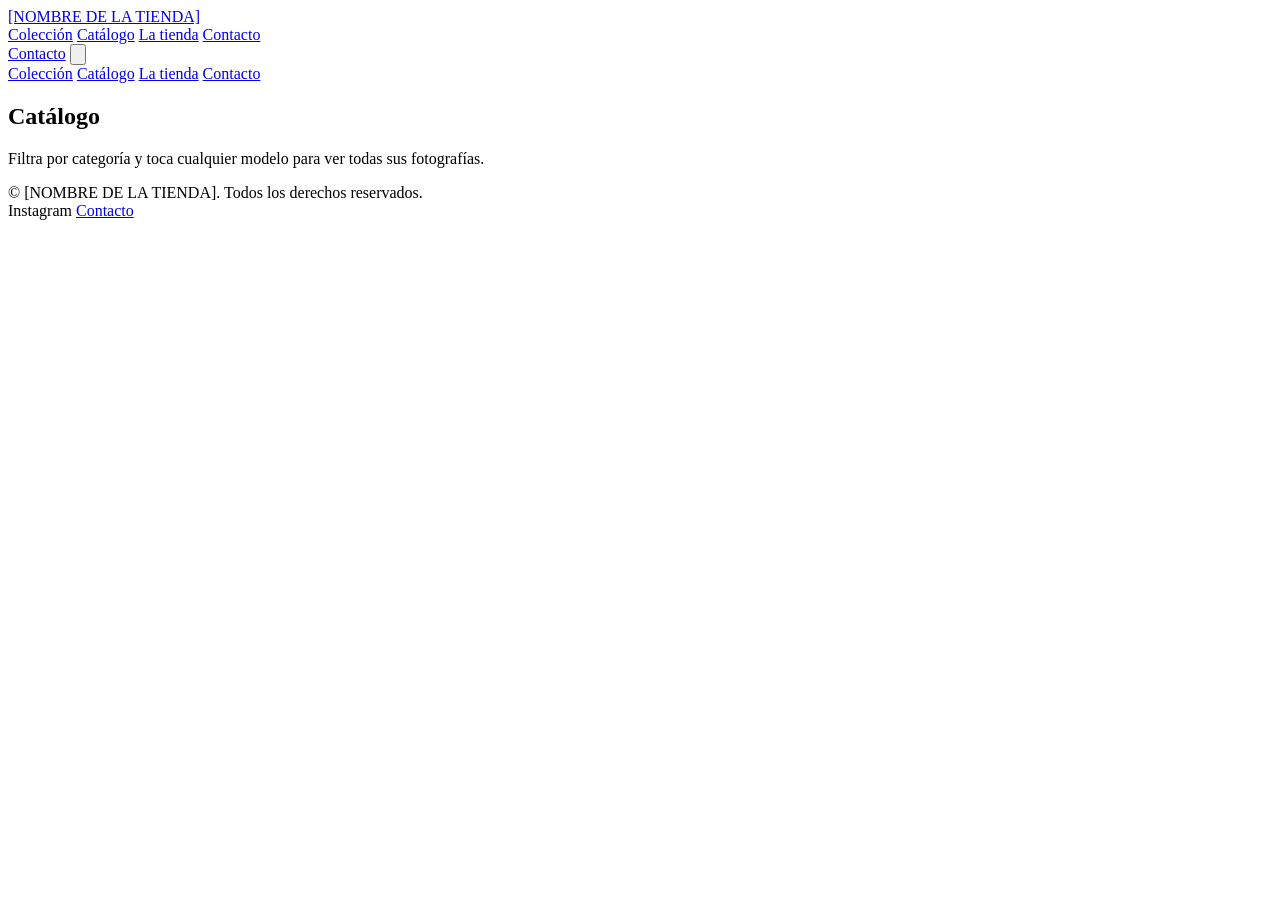
==== catalogo.html @ b9471d70 "Add files via upload" ====
<!doctype html>
<html lang="es">
<head>
<meta charset="UTF-8">
<meta name="viewport" content="width=device-width, initial-scale=1">
<title>Catálogo — [NOMBRE DE LA TIENDA]</title>
<meta name="description" content="Explora el catálogo completo de [NOMBRE DE LA TIENDA]: calzado para mujer, hombre y niños, deportivo, casual, botas, sandalias y accesorios.">
<link rel="icon" href="data:image/svg+xml,<svg xmlns=%22http://www.w3.org/2000/svg%22 viewBox=%220 0 24 24%22><text y=%2220%22 font-size=%2220%22>👞</text></svg>">

<meta property="og:type" content="website">
<meta property="og:title" content="Catálogo — [NOMBRE DE LA TIENDA]">
<meta property="og:description" content="Explora el catálogo completo de calzado de [NOMBRE DE LA TIENDA].">
<meta name="twitter:card" content="summary">

<link rel="preconnect" href="https://fonts.googleapis.com">
<link rel="preconnect" href="https://fonts.gstatic.com" crossorigin>
<link href="https://fonts.googleapis.com/css2?family=Fraunces:opsz,wght@9..144,500;9..144,600;9..144,700&family=Manrope:wght@400;500;600;700&display=swap" rel="stylesheet">
<link rel="stylesheet" href="css/style.css">
</head>
<body>

<header class="site-header">
  <div class="wrap">
    <a class="brand" href="index.html"><span data-store="name">[NOMBRE DE LA TIENDA]</span></a>
    <nav class="main-nav" aria-label="Navegación principal">
      <a href="index.html#colección">Colección</a>
      <a href="catalogo.html">Catálogo</a>
      <a href="index.html#tienda">La tienda</a>
      <a href="index.html#contacto">Contacto</a>
    </nav>
    <div class="header-actions">
      <a class="btn btn--primary" href="index.html#contacto">Contacto</a>
      <button class="nav-toggle" aria-label="Abrir menú" aria-expanded="false">
        <svg viewBox="0 0 24 24" fill="none" stroke="currentColor" stroke-width="2"><path d="M4 7h16M4 12h16M4 17h16" stroke-linecap="round"/></svg>
      </button>
    </div>
  </div>
</header>
<nav class="mobile-nav" aria-label="Navegación móvil">
  <a href="index.html#colección">Colección</a>
  <a href="catalogo.html">Catálogo</a>
  <a href="index.html#tienda">La tienda</a>
  <a href="index.html#contacto">Contacto</a>
</nav>

<main>
  <section class="page-hero">
    <div class="wrap">
      <h1>Catálogo</h1>
      <p>Filtra por categoría y toca cualquier modelo para ver todas sus fotografías.</p>
    </div>
  </section>

  <div class="filter-bar">
    <div class="wrap">
      <div class="chip-row" data-filter-chips></div>
    </div>
  </div>
  <div class="results-count" data-results-count></div>

  <section class="section--tight">
    <div class="wrap">
      <div class="product-grid" data-catalog-grid></div>
    </div>
  </section>
</main>

<footer class="site-footer">
  <div class="wrap">
    <span>© <span id="year"></span> <span data-store="name">[NOMBRE DE LA TIENDA]</span>. Todos los derechos reservados.</span>
    <div class="footer-social">
      <a data-store-href="instagram" target="_blank" rel="noopener">Instagram</a>
      <a href="index.html#contacto">Contacto</a>
    </div>
  </div>
</footer>

<script src="js/products.js"></script>
<script src="js/app.js"></script>
</body>
</html>
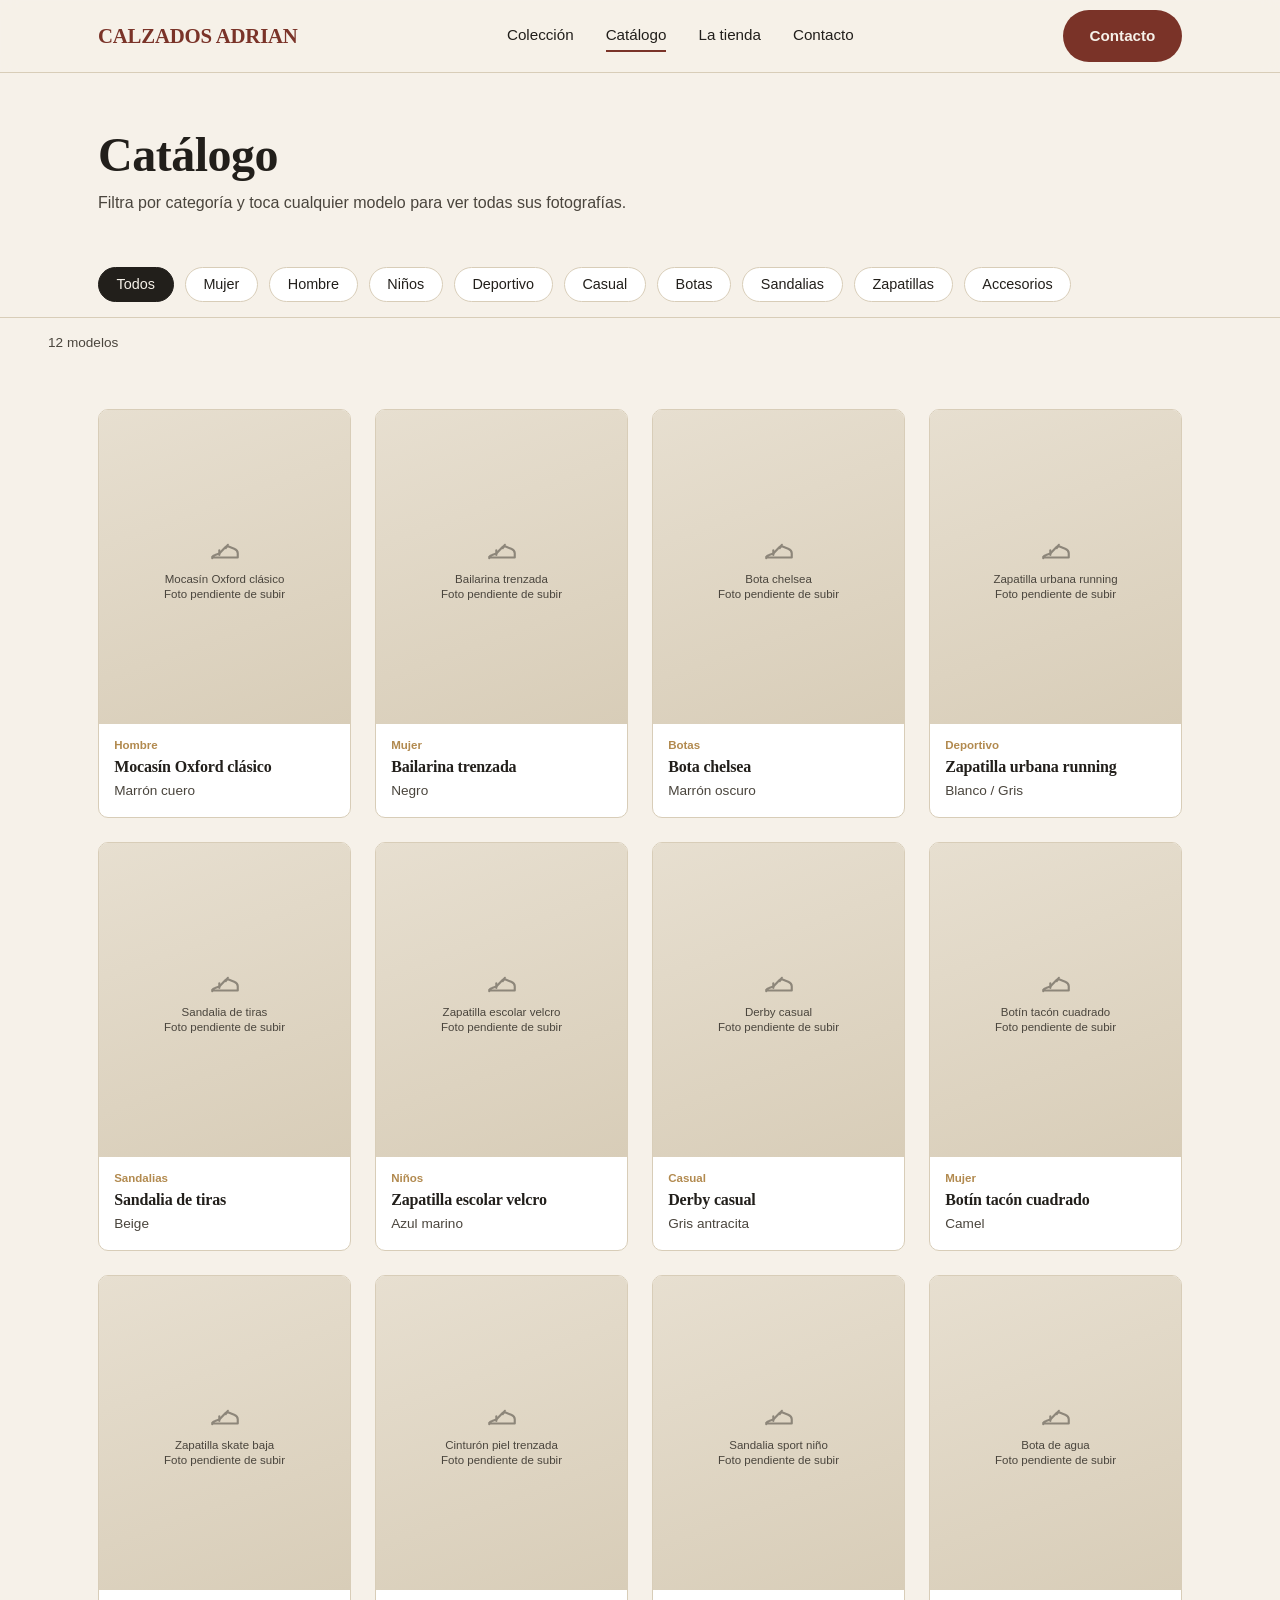
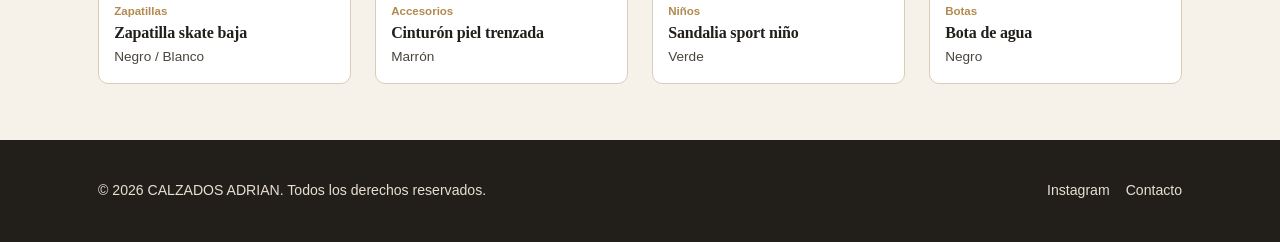
==== commit 28f76ff1: "Update catalogo.html" ====
--- a/catalogo.html
+++ b/catalogo.html
@@ -3,13 +3,13 @@
 <head>
 <meta charset="UTF-8">
 <meta name="viewport" content="width=device-width, initial-scale=1">
-<title>Catálogo — [NOMBRE DE LA TIENDA]</title>
+<title>Catálogo — CALZADOS ADRIAN</title>
 <meta name="description" content="Explora el catálogo completo de [NOMBRE DE LA TIENDA]: calzado para mujer, hombre y niños, deportivo, casual, botas, sandalias y accesorios.">
 <link rel="icon" href="data:image/svg+xml,<svg xmlns=%22http://www.w3.org/2000/svg%22 viewBox=%220 0 24 24%22><text y=%2220%22 font-size=%2220%22>👞</text></svg>">
 
 <meta property="og:type" content="website">
-<meta property="og:title" content="Catálogo — [NOMBRE DE LA TIENDA]">
-<meta property="og:description" content="Explora el catálogo completo de calzado de [NOMBRE DE LA TIENDA].">
+<meta property="og:title" content="Catálogo — CALZADOS ADRIAN">
+<meta property="og:description" content="Explora el catálogo completo de calzado de CALZADOS ADRIAN.">
 <meta name="twitter:card" content="summary">
 
 <link rel="preconnect" href="https://fonts.googleapis.com">
@@ -21,7 +21,7 @@
 
 <header class="site-header">
   <div class="wrap">
-    <a class="brand" href="index.html"><span data-store="name">[NOMBRE DE LA TIENDA]</span></a>
+    <a class="brand" href="index.html"><span data-store="name">CALZADOS ADRIAN</span></a>
     <nav class="main-nav" aria-label="Navegación principal">
       <a href="index.html#colección">Colección</a>
       <a href="catalogo.html">Catálogo</a>
@@ -67,7 +67,7 @@
 
 <footer class="site-footer">
   <div class="wrap">
-    <span>© <span id="year"></span> <span data-store="name">[NOMBRE DE LA TIENDA]</span>. Todos los derechos reservados.</span>
+    <span>© <span id="year"></span> <span data-store="name">CALZADOS ADRIAN</span>. Todos los derechos reservados.</span>
     <div class="footer-social">
       <a data-store-href="instagram" target="_blank" rel="noopener">Instagram</a>
       <a href="index.html#contacto">Contacto</a>
--- a/css/style.css
+++ b/css/style.css
@@ -0,0 +1,771 @@
+/* ============================================================
+   TOKENS
+   ============================================================ */
+:root {
+  --ink: #221f1b;
+  --ink-soft: #4a453d;
+  --paper: #f6f1e9;
+  --stone: #e7dfd0;
+  --stone-dark: #d8cdb8;
+  --oxblood: #7a3328;
+  --oxblood-dark: #5e2019;
+  --brass: #b28a4f;
+  --white: #ffffff;
+
+  --font-display: "Fraunces", "Iowan Old Style", serif;
+  --font-body: "Manrope", "Segoe UI", sans-serif;
+
+  --radius-s: 4px;
+  --radius-m: 10px;
+  --container: 1180px;
+  --gutter: clamp(1.25rem, 4vw, 3rem);
+
+  --ease: cubic-bezier(0.22, 1, 0.36, 1);
+}
+
+@media (prefers-color-scheme: dark) {
+  /* La tienda tiene una identidad de marca fija (papel cálido);
+     no seguimos el modo oscuro del sistema a propósito. */
+}
+
+* {
+  box-sizing: border-box;
+}
+
+html {
+  scroll-behavior: smooth;
+}
+
+@media (prefers-reduced-motion: reduce) {
+  html {
+    scroll-behavior: auto;
+  }
+  * {
+    animation-duration: 0.001ms !important;
+    transition-duration: 0.001ms !important;
+  }
+}
+
+body {
+  margin: 0;
+  background: var(--paper);
+  color: var(--ink);
+  font-family: var(--font-body);
+  font-size: 16px;
+  line-height: 1.55;
+  -webkit-font-smoothing: antialiased;
+}
+
+img {
+  max-width: 100%;
+  display: block;
+}
+
+a {
+  color: inherit;
+}
+
+button {
+  font-family: inherit;
+}
+
+:focus-visible {
+  outline: 2px solid var(--oxblood);
+  outline-offset: 3px;
+}
+
+.wrap {
+  max-width: var(--container);
+  margin: 0 auto;
+  padding: 0 var(--gutter);
+}
+
+h1, h2, h3, h4 {
+  font-family: var(--font-display);
+  font-weight: 600;
+  line-height: 1.1;
+  margin: 0;
+  letter-spacing: -0.01em;
+}
+
+p {
+  margin: 0;
+  max-width: 62ch;
+}
+
+.section {
+  padding: clamp(3.5rem, 8vw, 6.5rem) 0;
+}
+.section--tight {
+  padding: clamp(2rem, 5vw, 3.5rem) 0;
+}
+.section--stone {
+  background: var(--stone);
+}
+
+.section-head {
+  margin-bottom: clamp(1.75rem, 4vw, 2.75rem);
+  max-width: 46ch;
+}
+.section-head h2 {
+  font-size: clamp(1.8rem, 3.6vw, 2.6rem);
+  margin-bottom: 0.6rem;
+}
+.section-head p {
+  color: var(--ink-soft);
+}
+
+.btn {
+  display: inline-flex;
+  align-items: center;
+  gap: 0.5rem;
+  padding: 0.85rem 1.6rem;
+  border-radius: 999px;
+  border: 1px solid transparent;
+  font-weight: 600;
+  font-size: 0.95rem;
+  text-decoration: none;
+  cursor: pointer;
+  transition: transform 0.25s var(--ease), background 0.25s var(--ease), box-shadow 0.25s var(--ease);
+}
+.btn:active {
+  transform: scale(0.97);
+}
+.btn--primary {
+  background: var(--oxblood);
+  color: var(--paper);
+}
+.btn--primary:hover {
+  background: var(--oxblood-dark);
+}
+.btn--ghost {
+  background: transparent;
+  border-color: var(--ink);
+  color: var(--ink);
+}
+.btn--ghost:hover {
+  background: var(--ink);
+  color: var(--paper);
+}
+.btn--light {
+  background: var(--paper);
+  color: var(--ink);
+}
+.btn--light:hover {
+  background: var(--white);
+}
+
+/* ============================================================
+   HEADER
+   ============================================================ */
+.site-header {
+  position: sticky;
+  top: 0;
+  z-index: 50;
+  background: rgba(246, 241, 233, 0.92);
+  backdrop-filter: saturate(140%) blur(8px);
+  border-bottom: 1px solid var(--stone-dark);
+}
+.site-header .wrap {
+  display: flex;
+  align-items: center;
+  justify-content: space-between;
+  height: 72px;
+}
+.brand {
+  font-family: var(--font-display);
+  font-size: 1.3rem;
+  font-weight: 600;
+  text-decoration: none;
+  color: var(--ink);
+  letter-spacing: -0.01em;
+}
+.brand span {
+  color: var(--oxblood);
+}
+.main-nav {
+  display: none;
+  gap: 2rem;
+  list-style: none;
+  margin: 0;
+  padding: 0;
+}
+.main-nav a {
+  text-decoration: none;
+  font-weight: 500;
+  font-size: 0.95rem;
+  position: relative;
+  padding-bottom: 2px;
+}
+.main-nav a::after {
+  content: "";
+  position: absolute;
+  left: 0;
+  right: 0;
+  bottom: -3px;
+  height: 2px;
+  background: var(--oxblood);
+  transform: scaleX(0);
+  transform-origin: left;
+  transition: transform 0.25s var(--ease);
+}
+.main-nav a:hover::after,
+.main-nav a.is-active::after {
+  transform: scaleX(1);
+}
+.header-actions {
+  display: flex;
+  align-items: center;
+  gap: 0.75rem;
+}
+.nav-toggle {
+  display: inline-flex;
+  border: none;
+  background: none;
+  padding: 0.4rem;
+  cursor: pointer;
+}
+.nav-toggle svg {
+  width: 24px;
+  height: 24px;
+}
+
+.mobile-nav {
+  display: none;
+  flex-direction: column;
+  gap: 0;
+  border-bottom: 1px solid var(--stone-dark);
+  background: var(--paper);
+}
+.mobile-nav.is-open {
+  display: flex;
+}
+.mobile-nav a {
+  padding: 1rem var(--gutter);
+  text-decoration: none;
+  font-weight: 500;
+  border-top: 1px solid var(--stone-dark);
+}
+
+@media (min-width: 860px) {
+  .main-nav {
+    display: flex;
+  }
+  .nav-toggle {
+    display: none;
+  }
+  .mobile-nav {
+    display: none !important;
+  }
+}
+
+/* ============================================================
+   HERO
+   ============================================================ */
+.hero {
+  padding: clamp(2rem, 6vw, 3.5rem) 0 0;
+}
+.hero .wrap {
+  display: grid;
+  gap: clamp(1.5rem, 4vw, 3rem);
+}
+.hero-copy {
+  max-width: 40ch;
+}
+.hero-copy .eyebrow {
+  font-size: 0.85rem;
+  color: var(--brass);
+  font-weight: 600;
+  margin-bottom: 0.75rem;
+  display: block;
+}
+.hero-copy h1 {
+  font-size: clamp(2.4rem, 6.5vw, 4.2rem);
+  margin-bottom: 1.1rem;
+}
+.hero-copy p {
+  color: var(--ink-soft);
+  font-size: 1.05rem;
+  margin-bottom: 1.75rem;
+}
+.hero-actions {
+  display: flex;
+  flex-wrap: wrap;
+  gap: 0.9rem;
+}
+
+.hero-collage {
+  display: grid;
+  grid-template-columns: repeat(6, 1fr);
+  grid-template-rows: repeat(4, minmax(60px, 1fr));
+  gap: 0.6rem;
+  height: clamp(320px, 60vw, 480px);
+}
+.hero-collage .cell {
+  border-radius: var(--radius-m);
+  overflow: hidden;
+  position: relative;
+  background: var(--stone);
+}
+.hero-collage .cell img {
+  width: 100%;
+  height: 100%;
+  object-fit: cover;
+}
+.hero-collage .cell--a { grid-column: 1 / 4; grid-row: 1 / 4; }
+.hero-collage .cell--b { grid-column: 4 / 7; grid-row: 1 / 3; }
+.hero-collage .cell--c { grid-column: 4 / 6; grid-row: 3 / 5; }
+.hero-collage .cell--d { grid-column: 6 / 7; grid-row: 3 / 5; }
+.hero-collage .cell--e { grid-column: 1 / 4; grid-row: 4 / 5; display: none; }
+
+@media (min-width: 860px) {
+  .hero .wrap {
+    grid-template-columns: 0.85fr 1.15fr;
+    align-items: center;
+  }
+}
+
+/* ============================================================
+   CATEGORY CHIPS (quick access, homepage)
+   ============================================================ */
+.chip-row {
+  display: flex;
+  gap: 0.7rem;
+  overflow-x: auto;
+  padding: 0.25rem var(--gutter) 1rem;
+  margin: 0 calc(var(--gutter) * -1);
+  scrollbar-width: none;
+}
+.chip-row::-webkit-scrollbar {
+  display: none;
+}
+.chip {
+  flex: 0 0 auto;
+  padding: 0.55rem 1.1rem;
+  border-radius: 999px;
+  background: var(--white);
+  border: 1px solid var(--stone-dark);
+  font-size: 0.9rem;
+  font-weight: 500;
+  text-decoration: none;
+  color: var(--ink);
+  white-space: nowrap;
+  transition: background 0.2s var(--ease), color 0.2s var(--ease), border-color 0.2s var(--ease);
+}
+.chip:hover, .chip.is-active {
+  background: var(--ink);
+  color: var(--paper);
+  border-color: var(--ink);
+}
+
+/* ============================================================
+   PRODUCT GRID + CARDS
+   ============================================================ */
+.product-grid {
+  display: grid;
+  grid-template-columns: repeat(2, 1fr);
+  gap: clamp(0.9rem, 2vw, 1.5rem);
+}
+@media (min-width: 640px) {
+  .product-grid { grid-template-columns: repeat(3, 1fr); }
+}
+@media (min-width: 980px) {
+  .product-grid { grid-template-columns: repeat(4, 1fr); }
+}
+
+.card {
+  cursor: pointer;
+  background: var(--white);
+  border-radius: var(--radius-m);
+  overflow: hidden;
+  border: 1px solid var(--stone-dark);
+  opacity: 0;
+  transform: translateY(14px);
+  transition: transform 0.3s var(--ease), box-shadow 0.3s var(--ease);
+}
+.card.is-visible {
+  opacity: 1;
+  transform: translateY(0);
+  transition: transform 0.3s var(--ease), box-shadow 0.3s var(--ease), opacity 0.5s var(--ease);
+}
+.card:hover {
+  box-shadow: 0 14px 28px -18px rgba(34, 31, 27, 0.35);
+}
+.card-media {
+  position: relative;
+  aspect-ratio: 4 / 5;
+  background: var(--stone);
+  overflow: hidden;
+}
+.card-media img {
+  width: 100%;
+  height: 100%;
+  object-fit: cover;
+  transition: transform 0.5s var(--ease);
+}
+.card:hover .card-media img {
+  transform: scale(1.05);
+}
+.card-media .ph {
+  position: absolute;
+  inset: 0;
+  display: flex;
+  align-items: center;
+  justify-content: center;
+  flex-direction: column;
+  gap: 0.4rem;
+  color: var(--ink-soft);
+  background: linear-gradient(160deg, var(--stone), var(--stone-dark));
+  text-align: center;
+  padding: 1rem;
+}
+.card-media .ph svg {
+  width: 34px;
+  height: 34px;
+  opacity: 0.55;
+}
+.card-media .ph small {
+  font-size: 0.72rem;
+  line-height: 1.3;
+}
+.card-body {
+  padding: 0.85rem 0.95rem 1rem;
+}
+.card-cat {
+  font-size: 0.72rem;
+  color: var(--brass);
+  font-weight: 600;
+  margin-bottom: 0.2rem;
+  display: block;
+}
+.card-name {
+  font-family: var(--font-display);
+  font-size: 1rem;
+  font-weight: 600;
+  margin-bottom: 0.25rem;
+}
+.card-meta {
+  display: flex;
+  align-items: center;
+  justify-content: space-between;
+  font-size: 0.85rem;
+  color: var(--ink-soft);
+}
+.card-price {
+  font-weight: 700;
+  color: var(--ink);
+}
+
+.empty-state {
+  text-align: center;
+  padding: 3.5rem 1rem;
+  color: var(--ink-soft);
+}
+
+/* ============================================================
+   FEATURED / ABOUT
+   ============================================================ */
+.about-grid {
+  display: grid;
+  gap: 2rem;
+}
+.about-media {
+  border-radius: var(--radius-m);
+  overflow: hidden;
+  aspect-ratio: 5 / 4;
+  background: var(--stone);
+}
+.about-media img { width: 100%; height: 100%; object-fit: cover; }
+@media (min-width: 860px) {
+  .about-grid {
+    grid-template-columns: 1fr 1fr;
+    align-items: center;
+    gap: 3.5rem;
+  }
+}
+.about-copy h2 { margin-bottom: 0.9rem; }
+.about-copy p { color: var(--ink-soft); margin-bottom: 1.4rem; }
+
+/* ============================================================
+   CONTACT
+   ============================================================ */
+.contact-grid {
+  display: grid;
+  gap: 1.75rem;
+}
+@media (min-width: 860px) {
+  .contact-grid {
+    grid-template-columns: 1.05fr 0.95fr;
+    gap: 3rem;
+  }
+}
+.info-list {
+  list-style: none;
+  margin: 0 0 1.6rem;
+  padding: 0;
+  display: grid;
+  gap: 1rem;
+}
+.info-list li {
+  display: flex;
+  gap: 0.9rem;
+  align-items: flex-start;
+}
+.info-list svg {
+  width: 20px;
+  height: 20px;
+  flex: none;
+  margin-top: 0.15rem;
+  color: var(--oxblood);
+}
+.info-list strong {
+  display: block;
+  font-size: 0.95rem;
+}
+.info-list span, .info-list a {
+  color: var(--ink-soft);
+  text-decoration: none;
+  font-size: 0.92rem;
+}
+.schedule-table {
+  width: 100%;
+  border-collapse: collapse;
+  font-size: 0.92rem;
+  margin-bottom: 1.6rem;
+}
+.schedule-table td {
+  padding: 0.5rem 0;
+  border-bottom: 1px solid var(--stone-dark);
+}
+.schedule-table td:first-child {
+  font-weight: 600;
+  padding-right: 1rem;
+}
+.contact-actions {
+  display: flex;
+  flex-wrap: wrap;
+  gap: 0.8rem;
+}
+.map-frame {
+  border-radius: var(--radius-m);
+  overflow: hidden;
+  min-height: 280px;
+  background: var(--stone);
+  border: 1px solid var(--stone-dark);
+}
+.map-frame iframe {
+  width: 100%;
+  height: 100%;
+  min-height: 280px;
+  border: 0;
+  display: block;
+}
+.map-fallback {
+  height: 100%;
+  min-height: 280px;
+  display: flex;
+  align-items: center;
+  justify-content: center;
+  flex-direction: column;
+  gap: 0.8rem;
+  padding: 1.5rem;
+  text-align: center;
+  color: var(--ink-soft);
+}
+
+/* ============================================================
+   FOOTER
+   ============================================================ */
+.site-footer {
+  background: var(--ink);
+  color: var(--stone);
+  padding: 2.5rem 0;
+  font-size: 0.88rem;
+}
+.site-footer .wrap {
+  display: flex;
+  flex-wrap: wrap;
+  gap: 1rem;
+  align-items: center;
+  justify-content: space-between;
+}
+.site-footer a {
+  color: var(--stone);
+  text-decoration: none;
+}
+.site-footer a:hover {
+  text-decoration: underline;
+}
+.footer-social {
+  display: flex;
+  gap: 1rem;
+}
+
+/* ============================================================
+   CATALOG PAGE
+   ============================================================ */
+.page-hero {
+  padding: clamp(2.5rem, 6vw, 3.5rem) 0 clamp(1.5rem, 4vw, 2rem);
+  text-align: left;
+}
+.page-hero h1 {
+  font-size: clamp(2rem, 5vw, 3rem);
+  margin-bottom: 0.6rem;
+}
+.page-hero p {
+  color: var(--ink-soft);
+}
+
+.filter-bar {
+  position: sticky;
+  top: 72px;
+  z-index: 40;
+  background: rgba(246, 241, 233, 0.95);
+  backdrop-filter: blur(6px);
+  border-bottom: 1px solid var(--stone-dark);
+  padding: 0.9rem 0;
+}
+.filter-bar .chip-row {
+  padding-bottom: 0;
+}
+.results-count {
+  font-size: 0.85rem;
+  color: var(--ink-soft);
+  padding: 0.9rem var(--gutter) 0;
+}
+
+/* ============================================================
+   LIGHTBOX
+   ============================================================ */
+.lightbox {
+  position: fixed;
+  inset: 0;
+  z-index: 100;
+  display: none;
+  align-items: center;
+  justify-content: center;
+  background: rgba(20, 17, 14, 0.92);
+  padding: clamp(1rem, 4vw, 3rem);
+  opacity: 0;
+  transition: opacity 0.25s var(--ease);
+}
+.lightbox.is-open {
+  display: flex;
+  opacity: 1;
+}
+.lightbox-inner {
+  position: relative;
+  max-width: 900px;
+  width: 100%;
+  transform: scale(0.96);
+  transition: transform 0.25s var(--ease);
+}
+.lightbox.is-open .lightbox-inner {
+  transform: scale(1);
+}
+.lightbox-media {
+  aspect-ratio: 4 / 5;
+  max-height: 78vh;
+  background: var(--stone);
+  border-radius: var(--radius-m);
+  overflow: hidden;
+  display: flex;
+  align-items: center;
+  justify-content: center;
+  position: relative;
+}
+.lightbox-media img {
+  width: 100%;
+  height: 100%;
+  object-fit: contain;
+  background: var(--white);
+}
+.lightbox-media .ph {
+  color: var(--ink-soft);
+  display: flex;
+  flex-direction: column;
+  align-items: center;
+  gap: 0.6rem;
+  padding: 2rem;
+  text-align: center;
+}
+.lightbox-caption {
+  color: var(--paper);
+  padding-top: 1rem;
+  display: flex;
+  justify-content: space-between;
+  gap: 1rem;
+  flex-wrap: wrap;
+}
+.lightbox-caption h3 {
+  font-size: 1.15rem;
+  color: var(--paper);
+}
+.lightbox-caption .meta {
+  font-size: 0.85rem;
+  color: var(--stone-dark);
+}
+.lightbox-close,
+.lightbox-nav {
+  position: absolute;
+  border: none;
+  background: rgba(246, 241, 233, 0.92);
+  color: var(--ink);
+  border-radius: 50%;
+  width: 42px;
+  height: 42px;
+  display: flex;
+  align-items: center;
+  justify-content: center;
+  cursor: pointer;
+  transition: background 0.2s var(--ease), transform 0.2s var(--ease);
+}
+.lightbox-close:hover,
+.lightbox-nav:hover {
+  background: var(--white);
+}
+.lightbox-close:active,
+.lightbox-nav:active {
+  transform: scale(0.92);
+}
+.lightbox-close {
+  top: -14px;
+  right: -14px;
+}
+.lightbox-nav svg, .lightbox-close svg {
+  width: 20px;
+  height: 20px;
+}
+.lightbox-prev { left: 10px; top: 50%; transform: translateY(-50%); }
+.lightbox-next { right: 10px; top: 50%; transform: translateY(-50%); }
+.lightbox-dots {
+  position: absolute;
+  bottom: 12px;
+  left: 0;
+  right: 0;
+  display: flex;
+  justify-content: center;
+  gap: 0.4rem;
+}
+.lightbox-dots span {
+  width: 6px;
+  height: 6px;
+  border-radius: 50%;
+  background: rgba(255, 255, 255, 0.5);
+}
+.lightbox-dots span.is-active {
+  background: var(--white);
+}
+
+/* ============================================================
+   SCROLL REVEAL (used site-wide)
+   ============================================================ */
+.reveal {
+  opacity: 0;
+  transform: translateY(18px);
+  transition: opacity 0.6s var(--ease), transform 0.6s var(--ease);
+}
+.reveal.is-visible {
+  opacity: 1;
+  transform: translateY(0);
+}
